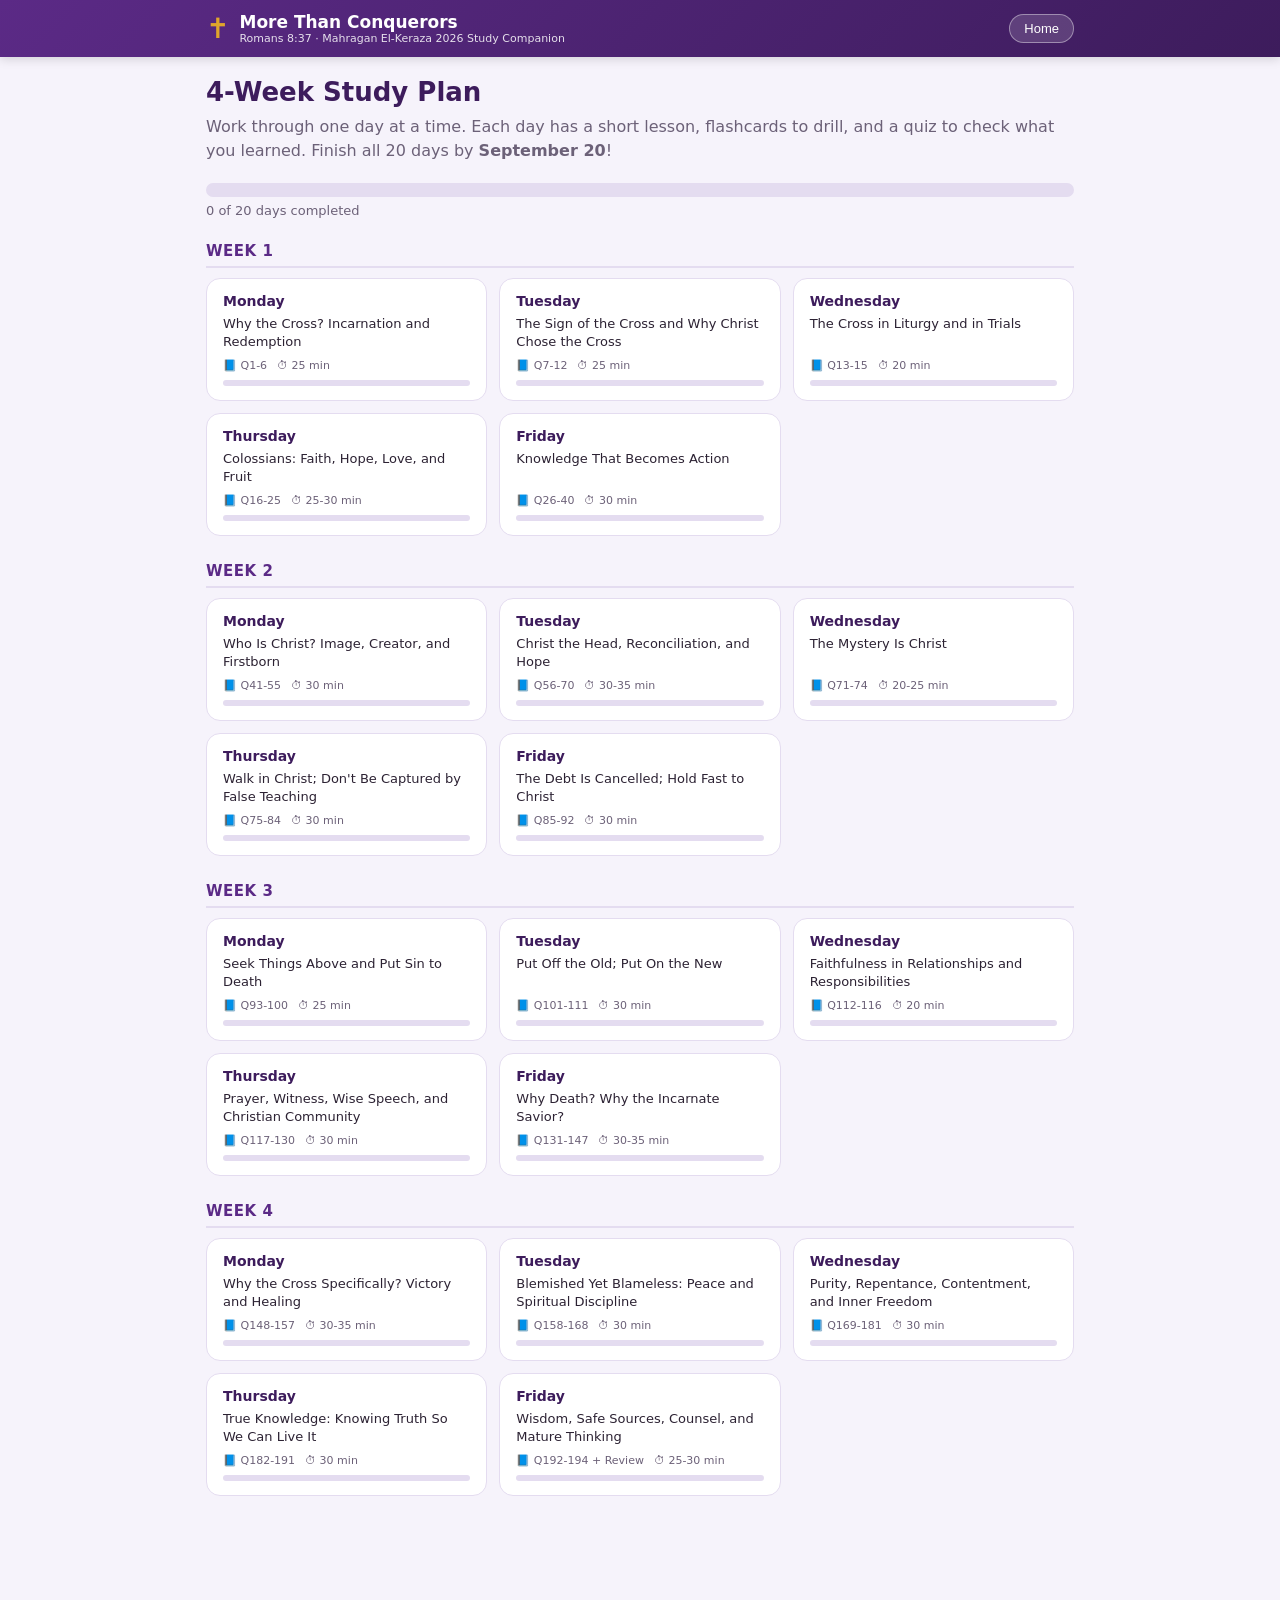
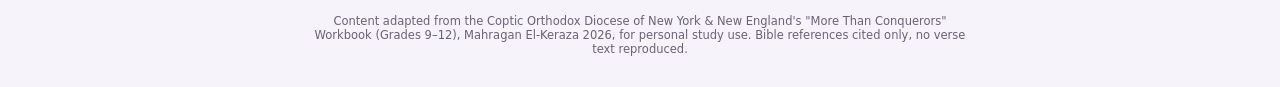
==== index.html @ f37f5f0f "Add files via upload" ====
<!DOCTYPE html>
<html lang="en">
<head>
<meta charset="UTF-8">
<meta name="viewport" content="width=device-width, initial-scale=1.0">
<title>More Than Conquerors — 4-Week Study</title>
<link rel="stylesheet" href="style.css">
</head>
<body>

<header class="topbar">
  <div class="topbar-inner">
    <div class="brand" onclick="showHome()" role="button">
      <span class="brand-cross">✝</span>
      <div>
        <div class="brand-title">More Than Conquerors</div>
        <div class="brand-sub">Romans 8:37 · Mahragan El-Keraza 2026 Study Companion</div>
      </div>
    </div>
    <button id="homeBtn" class="btn-ghost" onclick="showHome()">Home</button>
  </div>
</header>

<main id="app">
  <!-- HOME VIEW -->
  <section id="homeView" class="view">
    <div class="hero">
      <h1>4-Week Study Plan</h1>
      <p>Work through one day at a time. Each day has a short lesson, flashcards to drill, and a quiz to check what you learned. Finish all 20 days by <strong>September 20</strong>!</p>
    </div>

    <div class="progress-summary">
      <div class="progress-bar-outer"><div id="overallBar" class="progress-bar-inner"></div></div>
      <div id="overallText" class="progress-text">0 of 20 days completed</div>
    </div>

    <div id="weeksContainer"></div>
  </section>

  <!-- DAY VIEW -->
  <section id="dayView" class="view" style="display:none;">
    <button class="btn-ghost back-btn" onclick="showHome()">← All Days</button>
    <div id="dayHeader"></div>

    <div class="tabs">
      <button class="tab-btn active" data-tab="lesson" onclick="switchTab('lesson')">📖 Lesson</button>
      <button class="tab-btn" data-tab="flashcards" onclick="switchTab('flashcards')">🗂️ Flashcards</button>
      <button class="tab-btn" data-tab="quiz" onclick="switchTab('quiz')">📝 Quiz</button>
    </div>

    <div id="tab-lesson" class="tab-panel"></div>
    <div id="tab-flashcards" class="tab-panel" style="display:none;"></div>
    <div id="tab-quiz" class="tab-panel" style="display:none;"></div>
  </section>
</main>

<footer class="footer">
  <p>Content adapted from the Coptic Orthodox Diocese of New York &amp; New England's "More Than Conquerors" Workbook (Grades 9–12), Mahragan El-Keraza 2026, for personal study use. Bible references cited only, no verse text reproduced.</p>
</footer>

<script src="data.js"></script>
<script src="app.js"></script>
</body>
</html>
---- style.css ----
:root{
  --purple: #5b2a86;
  --purple-dark: #3d1c5c;
  --gold: #e0a52c;
  --teal: #2f8f8a;
  --red: #c93b4a;
  --bg: #f6f3fb;
  --card: #ffffff;
  --text: #2c2233;
  --muted: #6c6178;
  --border: #e4dcf0;
  --green: #2e9e5b;
}
*{box-sizing:border-box;}
body{
  margin:0;
  font-family: 'Segoe UI', system-ui, -apple-system, Roboto, sans-serif;
  background: var(--bg);
  color: var(--text);
}
.topbar{
  background: linear-gradient(135deg, var(--purple), var(--purple-dark));
  color:white;
  position: sticky; top:0; z-index: 10;
  box-shadow: 0 2px 10px rgba(0,0,0,0.15);
}
.topbar-inner{
  max-width: 900px; margin:0 auto;
  display:flex; align-items:center; justify-content:space-between;
  padding: 12px 16px;
}
.brand{display:flex; align-items:center; gap:10px; cursor:pointer;}
.brand-cross{font-size:28px; color: var(--gold);}
.brand-title{font-weight:700; font-size:17px;}
.brand-sub{font-size:11px; opacity:0.85;}
.btn-ghost{
  background: rgba(255,255,255,0.15);
  border: 1px solid rgba(255,255,255,0.4);
  color:white; padding:6px 14px; border-radius:20px;
  cursor:pointer; font-size:13px;
}
.btn-ghost:hover{ background: rgba(255,255,255,0.28); }
.back-btn{ margin-bottom:14px; color: var(--purple); background: white; border-color: var(--border); }
.back-btn{ background: white; color: var(--purple); }

main#app{ max-width: 900px; margin: 0 auto; padding: 20px 16px 60px; }

.hero h1{ margin:0 0 8px; font-size:26px; color: var(--purple-dark); }
.hero p{ color: var(--muted); line-height:1.5; margin:0 0 20px; }

.progress-summary{ margin-bottom:24px; }
.progress-bar-outer{
  background: var(--border); border-radius:20px; height:14px; overflow:hidden;
}
.progress-bar-inner{
  background: linear-gradient(90deg, var(--gold), var(--teal));
  height:100%; width:0%; transition: width 0.4s ease;
}
.progress-text{ font-size:13px; color: var(--muted); margin-top:6px; }

.week-block{ margin-bottom: 26px; }
.week-title{
  font-size:15px; font-weight:700; color: var(--purple);
  text-transform:uppercase; letter-spacing:0.5px;
  margin-bottom:10px; border-bottom:2px solid var(--border); padding-bottom:6px;
}
.day-grid{ display:grid; grid-template-columns: repeat(auto-fill, minmax(240px,1fr)); gap:12px; }

.day-card{
  background: var(--card); border:1px solid var(--border); border-radius:14px;
  padding:14px 16px; cursor:pointer; transition: transform 0.15s, box-shadow 0.15s;
  position: relative;
}
.day-card:hover{ transform: translateY(-2px); box-shadow: 0 6px 16px rgba(91,42,134,0.12); }
.day-card.completed{ border-color: var(--green); }
.day-card-top{ display:flex; justify-content:space-between; align-items:center; margin-bottom:6px;}
.day-label{ font-weight:700; color: var(--purple-dark); font-size:14px; }
.day-check{ color: var(--green); font-size:16px; }
.day-topic{ font-size:13px; color: var(--text); line-height:1.35; margin-bottom:8px; min-height:36px;}
.day-meta{ font-size:11px; color: var(--muted); display:flex; gap:10px; flex-wrap:wrap; }
.day-mini-progress{ margin-top:8px; background: var(--border); border-radius:10px; height:6px; overflow:hidden; }
.day-mini-progress-inner{ height:100%; background: var(--teal); }

.view{ animation: fadein 0.2s ease; }
@keyframes fadein{ from{opacity:0;} to{opacity:1;} }

/* Day header */
.day-header-box{
  background: linear-gradient(135deg, var(--purple), var(--teal));
  color:white; border-radius:16px; padding:18px 20px; margin-bottom:16px;
}
.day-header-eyebrow{ font-size:12px; opacity:0.85; text-transform:uppercase; letter-spacing:0.5px;}
.day-header-title{ font-size:20px; font-weight:700; margin:4px 0 10px; }
.day-header-tags{ display:flex; gap:14px; flex-wrap:wrap; font-size:12.5px; }
.day-header-tags span{ background: rgba(255,255,255,0.18); padding:4px 10px; border-radius:14px; }

/* Tabs */
.tabs{ display:flex; gap:8px; margin-bottom:16px; border-bottom:2px solid var(--border); }
.tab-btn{
  background:none; border:none; padding:10px 14px; font-size:14px; cursor:pointer;
  color: var(--muted); border-bottom:3px solid transparent; font-weight:600;
}
.tab-btn.active{ color: var(--purple); border-bottom-color: var(--gold); }

.tab-panel{ min-height: 200px; }

/* Lesson */
.lesson-card{
  background: var(--card); border:1px solid var(--border); border-radius:14px;
  padding:20px; line-height:1.7; font-size:15px;
}
.lesson-card h3{ margin-top:0; color: var(--purple-dark); }

/* Flashcards */
.flash-controls{ display:flex; justify-content:space-between; align-items:center; margin-bottom:14px; flex-wrap:wrap; gap:8px;}
.flash-counter{ font-size:13px; color: var(--muted); }
.flash-btn-row{ display:flex; gap:8px; }
.small-btn{
  background: var(--purple); color:white; border:none; border-radius:10px;
  padding:8px 14px; font-size:13px; cursor:pointer;
}
.small-btn.secondary{ background: white; color: var(--purple); border:1px solid var(--purple); }
.small-btn:hover{ opacity:0.9; }

.flashcard-wrap{ perspective: 1200px; margin-bottom:16px; }
.flashcard{
  position:relative; height: 220px; width:100%;
  transform-style: preserve-3d; transition: transform 0.5s;
  cursor:pointer;
}
.flashcard.flipped{ transform: rotateY(180deg); }
.flash-face{
  position:absolute; inset:0; backface-visibility:hidden;
  border-radius:16px; display:flex; align-items:center; justify-content:center;
  text-align:center; padding:24px; font-size:17px; font-weight:600; line-height:1.4;
  box-shadow: 0 6px 18px rgba(91,42,134,0.15);
}
.flash-front{ background: white; border: 2px solid var(--purple); color: var(--purple-dark); }
.flash-back{ background: var(--purple); color:white; transform: rotateY(180deg); font-weight:500; font-size:15px;}
.flash-hint{ text-align:center; font-size:12px; color: var(--muted); margin-bottom:16px;}
.flash-nav{ display:flex; justify-content:space-between; }

/* Quiz */
.quiz-progress{ font-size:13px; color: var(--muted); margin-bottom:10px; }
.quiz-card{
  background: var(--card); border:1px solid var(--border); border-radius:14px;
  padding:20px;
}
.quiz-question{ font-weight:700; margin-bottom:14px; font-size:15.5px; }
.quiz-option{
  display:block; width:100%; text-align:left; background:white;
  border:1.5px solid var(--border); border-radius:10px; padding:10px 14px;
  margin-bottom:8px; cursor:pointer; font-size:14px; transition: all 0.15s;
}
.quiz-option:hover{ border-color: var(--purple); }
.quiz-option.selected{ border-color: var(--purple); background: #f1e9fb; }
.quiz-option.correct{ border-color: var(--green); background:#e7f7ec; }
.quiz-option.incorrect{ border-color: var(--red); background:#fbe9eb; }
.quiz-explain{ margin-top:12px; padding:12px 14px; border-radius:10px; background:#f1eefa; font-size:13.5px; line-height:1.5;}
.quiz-explain.correct{ background:#e7f7ec; }
.quiz-explain.incorrect{ background:#fbe9eb; }
.quiz-actions{ display:flex; justify-content:flex-end; margin-top:16px; }
.quiz-nextbtn{
  background: var(--gold); border:none; color: white; padding:10px 20px;
  border-radius:10px; cursor:pointer; font-weight:700; font-size:14px;
}
.quiz-nextbtn:disabled{ opacity:0.4; cursor:not-allowed; }
.multi-hint{ font-size:12px; color:var(--muted); margin-bottom:10px; }

.quiz-result{ text-align:center; padding:30px 20px; }
.quiz-result .score{ font-size:44px; font-weight:800; color: var(--purple); }
.quiz-result .score-sub{ color: var(--muted); margin-bottom:20px; }

.footer{ text-align:center; font-size:11.5px; color: var(--muted); padding:20px; max-width:700px; margin:0 auto; }
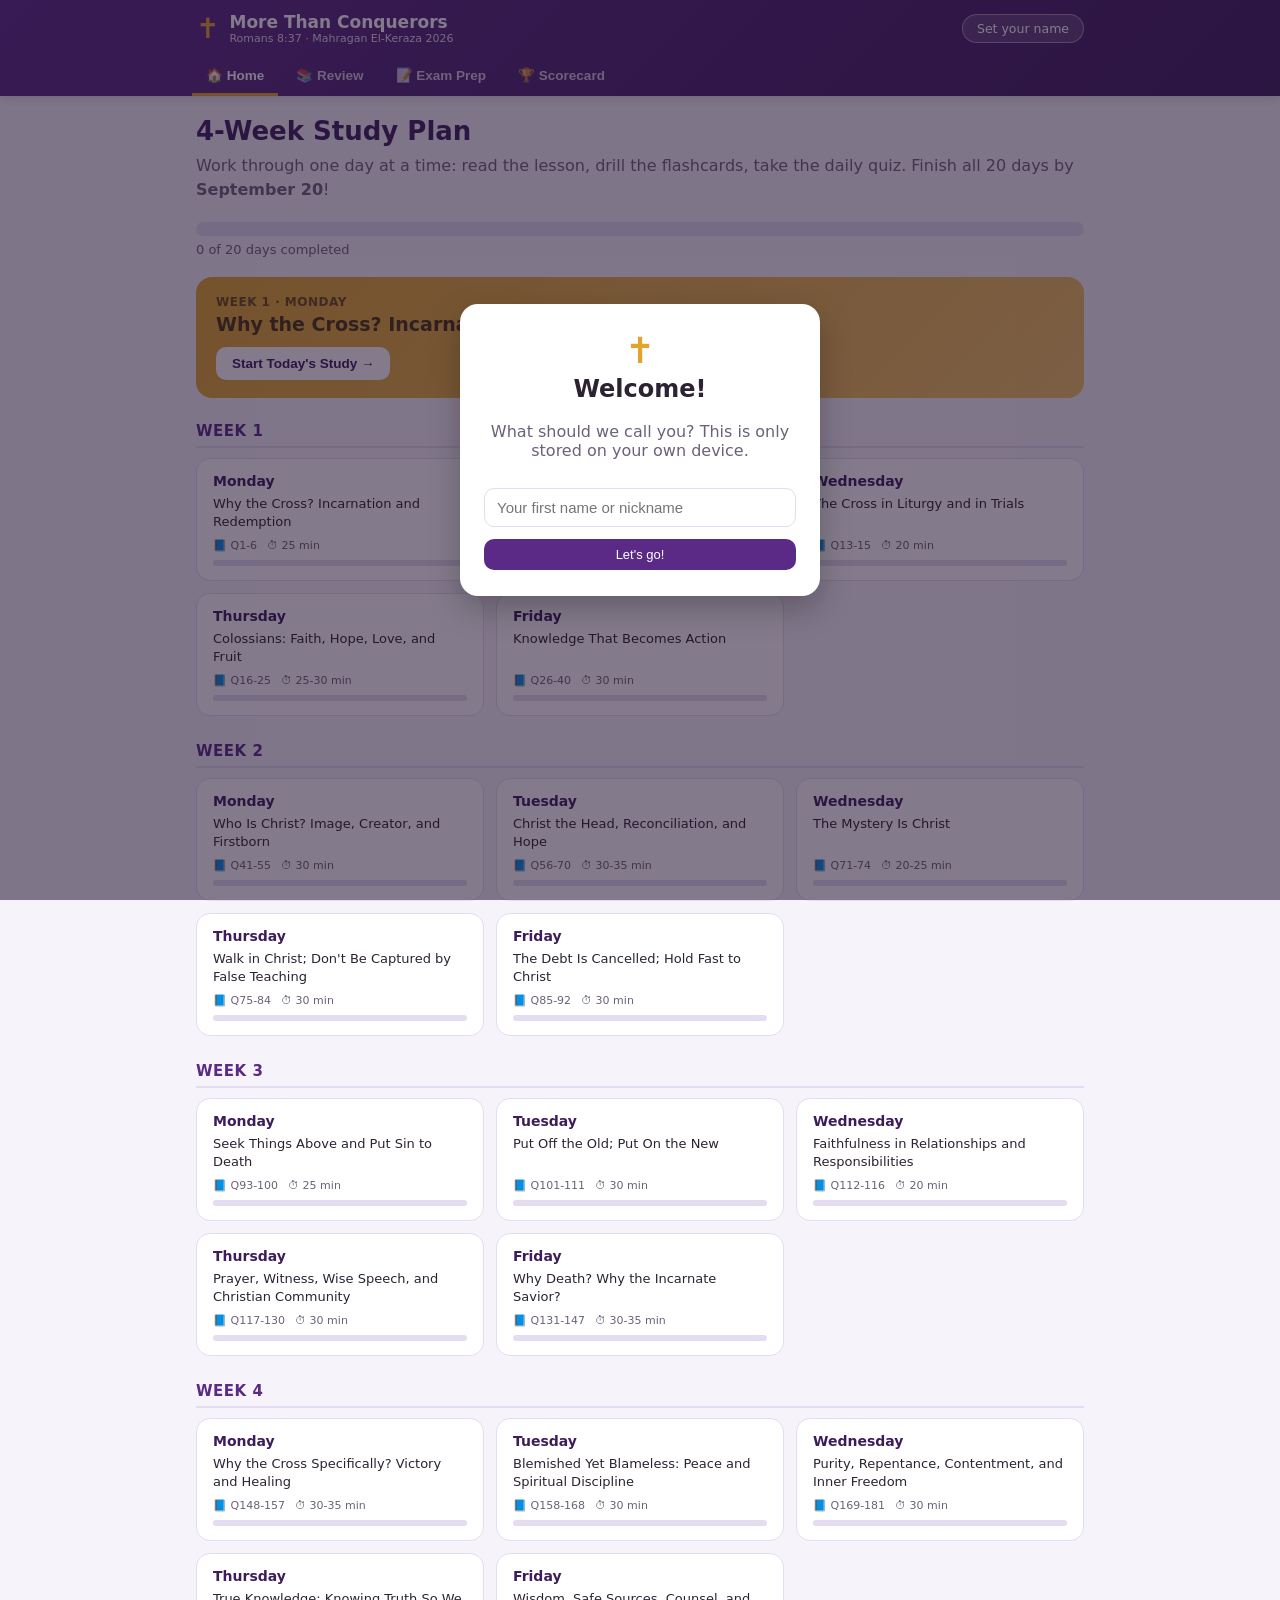
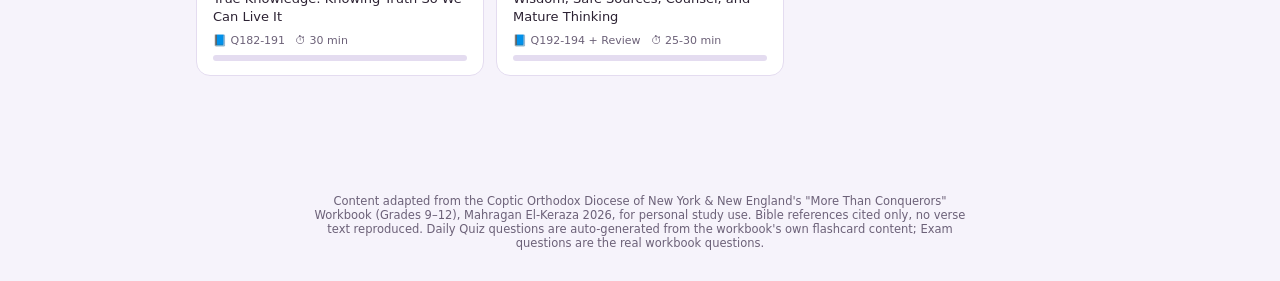
==== commit a4eb807b: "Add files via upload" ====
--- a/index.html
+++ b/index.html
@@ -8,25 +8,43 @@
 </head>
 <body>
 
+<!-- NICKNAME MODAL -->
+<div id="nameModal" class="modal-overlay" style="display:none;">
+  <div class="modal-box">
+    <div class="brand-cross" style="font-size:36px; text-align:center;">✝</div>
+    <h2 style="text-align:center; margin-top:4px;">Welcome!</h2>
+    <p style="text-align:center; color:var(--muted);">What should we call you? This is only stored on your own device.</p>
+    <input id="nameInput" type="text" maxlength="20" placeholder="Your first name or nickname" />
+    <button class="small-btn" style="width:100%; margin-top:12px;" onclick="saveName()">Let's go!</button>
+  </div>
+</div>
+
 <header class="topbar">
   <div class="topbar-inner">
-    <div class="brand" onclick="showHome()" role="button">
+    <div class="brand" onclick="showView('home')" role="button">
       <span class="brand-cross">✝</span>
       <div>
         <div class="brand-title">More Than Conquerors</div>
-        <div class="brand-sub">Romans 8:37 · Mahragan El-Keraza 2026 Study Companion</div>
+        <div class="brand-sub">Romans 8:37 · Mahragan El-Keraza 2026</div>
       </div>
     </div>
-    <button id="homeBtn" class="btn-ghost" onclick="showHome()">Home</button>
+    <div id="greetingBadge" class="greeting-badge" onclick="showView('scorecard')"></div>
   </div>
+  <nav class="mainnav">
+    <button class="nav-btn active" data-view="home" onclick="showView('home')">🏠 Home</button>
+    <button class="nav-btn" data-view="review" onclick="showView('review')">📚 Review</button>
+    <button class="nav-btn" data-view="exam" onclick="showView('exam')">📝 Exam Prep</button>
+    <button class="nav-btn" data-view="scorecard" onclick="showView('scorecard')">🏆 Scorecard</button>
+  </nav>
 </header>
 
 <main id="app">
+
   <!-- HOME VIEW -->
   <section id="homeView" class="view">
     <div class="hero">
       <h1>4-Week Study Plan</h1>
-      <p>Work through one day at a time. Each day has a short lesson, flashcards to drill, and a quiz to check what you learned. Finish all 20 days by <strong>September 20</strong>!</p>
+      <p>Work through one day at a time: read the lesson, drill the flashcards, take the daily quiz. Finish all 20 days by <strong>September 20</strong>!</p>
     </div>
 
     <div class="progress-summary">
@@ -34,28 +52,52 @@
       <div id="overallText" class="progress-text">0 of 20 days completed</div>
     </div>
 
+    <div id="todayCardWrap"></div>
     <div id="weeksContainer"></div>
   </section>
 
   <!-- DAY VIEW -->
   <section id="dayView" class="view" style="display:none;">
-    <button class="btn-ghost back-btn" onclick="showHome()">← All Days</button>
+    <button class="btn-ghost back-btn" onclick="showView('home')">← All Days</button>
     <div id="dayHeader"></div>
 
     <div class="tabs">
       <button class="tab-btn active" data-tab="lesson" onclick="switchTab('lesson')">📖 Lesson</button>
       <button class="tab-btn" data-tab="flashcards" onclick="switchTab('flashcards')">🗂️ Flashcards</button>
-      <button class="tab-btn" data-tab="quiz" onclick="switchTab('quiz')">📝 Quiz</button>
+      <button class="tab-btn" data-tab="quiz" onclick="switchTab('quiz')">✅ Daily Quiz</button>
     </div>
 
     <div id="tab-lesson" class="tab-panel"></div>
     <div id="tab-flashcards" class="tab-panel" style="display:none;"></div>
     <div id="tab-quiz" class="tab-panel" style="display:none;"></div>
   </section>
+
+  <!-- REVIEW VIEW -->
+  <section id="reviewView" class="view" style="display:none;">
+    <h1>Review</h1>
+    <p class="muted-p">Browse everything you've covered, organized by week. Great for studying before an exam.</p>
+    <div id="reviewWeekPicker" class="week-pill-row"></div>
+    <div id="reviewContent"></div>
+  </section>
+
+  <!-- EXAM VIEW -->
+  <section id="examView" class="view" style="display:none;">
+    <h1>Exam Prep</h1>
+    <p class="muted-p">One 15-question exam per week, pulled from the real workbook questions. You only get <strong>one attempt</strong> per week — make it count!</p>
+    <div id="examWeekList"></div>
+    <div id="examRunner" style="display:none;"></div>
+  </section>
+
+  <!-- SCORECARD VIEW -->
+  <section id="scorecardView" class="view" style="display:none;">
+    <h1>My Scorecard</h1>
+    <div id="scorecardContent"></div>
+  </section>
+
 </main>
 
 <footer class="footer">
-  <p>Content adapted from the Coptic Orthodox Diocese of New York &amp; New England's "More Than Conquerors" Workbook (Grades 9–12), Mahragan El-Keraza 2026, for personal study use. Bible references cited only, no verse text reproduced.</p>
+  <p>Content adapted from the Coptic Orthodox Diocese of New York &amp; New England's "More Than Conquerors" Workbook (Grades 9–12), Mahragan El-Keraza 2026, for personal study use. Bible references cited only, no verse text reproduced. Daily Quiz questions are auto-generated from the workbook's own flashcard content; Exam questions are the real workbook questions.</p>
 </footer>
 
 <script src="data.js"></script>
--- a/style.css
+++ b/style.css
@@ -18,53 +18,87 @@
   background: var(--bg);
   color: var(--text);
 }
+
+/* ---------- Modal ---------- */
+.modal-overlay{
+  position:fixed; inset:0; background: rgba(30,15,45,0.55);
+  display:flex; align-items:center; justify-content:center; z-index:100; padding:16px;
+}
+.modal-box{
+  background:white; border-radius:18px; padding:26px 24px; max-width:360px; width:100%;
+  box-shadow: 0 12px 32px rgba(0,0,0,0.25);
+}
+.modal-box input{
+  width:100%; padding:10px 12px; border:1.5px solid var(--border); border-radius:10px;
+  font-size:15px; margin-top:12px;
+}
+
+/* ---------- Topbar / Nav ---------- */
 .topbar{
   background: linear-gradient(135deg, var(--purple), var(--purple-dark));
-  color:white;
-  position: sticky; top:0; z-index: 10;
+  color:white; position: sticky; top:0; z-index: 10;
   box-shadow: 0 2px 10px rgba(0,0,0,0.15);
 }
 .topbar-inner{
-  max-width: 900px; margin:0 auto;
+  max-width: 920px; margin:0 auto;
   display:flex; align-items:center; justify-content:space-between;
-  padding: 12px 16px;
+  padding: 12px 16px 6px;
 }
 .brand{display:flex; align-items:center; gap:10px; cursor:pointer;}
 .brand-cross{font-size:28px; color: var(--gold);}
 .brand-title{font-weight:700; font-size:17px;}
 .brand-sub{font-size:11px; opacity:0.85;}
+.greeting-badge{
+  background: rgba(255,255,255,0.15); border:1px solid rgba(255,255,255,0.4);
+  padding:6px 14px; border-radius:20px; font-size:12.5px; cursor:pointer; white-space:nowrap;
+}
+.mainnav{
+  max-width:920px; margin:0 auto; display:flex; gap:4px; padding: 6px 12px 0;
+  overflow-x:auto;
+}
+.nav-btn{
+  background:none; border:none; color: rgba(255,255,255,0.75); padding:10px 14px;
+  font-size:13.5px; cursor:pointer; border-bottom:3px solid transparent; white-space:nowrap;
+  font-weight:600;
+}
+.nav-btn.active{ color:white; border-bottom-color: var(--gold); }
+
 .btn-ghost{
-  background: rgba(255,255,255,0.15);
-  border: 1px solid rgba(255,255,255,0.4);
-  color:white; padding:6px 14px; border-radius:20px;
-  cursor:pointer; font-size:13px;
-}
-.btn-ghost:hover{ background: rgba(255,255,255,0.28); }
-.back-btn{ margin-bottom:14px; color: var(--purple); background: white; border-color: var(--border); }
-.back-btn{ background: white; color: var(--purple); }
-
-main#app{ max-width: 900px; margin: 0 auto; padding: 20px 16px 60px; }
+  background: white; border: 1px solid var(--border); color: var(--purple);
+  padding:6px 14px; border-radius:20px; cursor:pointer; font-size:13px;
+}
+.back-btn{ margin-bottom:14px; }
+
+main#app{ max-width: 920px; margin: 0 auto; padding: 20px 16px 60px; }
 
 .hero h1{ margin:0 0 8px; font-size:26px; color: var(--purple-dark); }
 .hero p{ color: var(--muted); line-height:1.5; margin:0 0 20px; }
-
-.progress-summary{ margin-bottom:24px; }
-.progress-bar-outer{
-  background: var(--border); border-radius:20px; height:14px; overflow:hidden;
-}
-.progress-bar-inner{
-  background: linear-gradient(90deg, var(--gold), var(--teal));
-  height:100%; width:0%; transition: width 0.4s ease;
-}
+.muted-p{ color: var(--muted); line-height:1.5; margin:0 0 18px; font-size:14px;}
+
+.progress-summary{ margin-bottom:20px; }
+.progress-bar-outer{ background: var(--border); border-radius:20px; height:14px; overflow:hidden; }
+.progress-bar-inner{ background: linear-gradient(90deg, var(--gold), var(--teal)); height:100%; width:0%; transition: width 0.4s ease; }
 .progress-text{ font-size:13px; color: var(--muted); margin-top:6px; }
 
+/* Today card */
+.today-card{
+  background: linear-gradient(135deg, var(--gold), #f0c063);
+  border-radius:16px; padding:18px 20px; margin-bottom:24px; color: #4a3512;
+}
+.today-card .eyebrow{ font-size:12px; font-weight:700; text-transform:uppercase; letter-spacing:0.5px; opacity:0.8;}
+.today-card h2{ margin: 4px 0 6px; font-size:19px; }
+.today-card .locked-msg{ font-size:13px; }
+.today-card .btn-row{ display:flex; gap:10px; margin-top:12px; flex-wrap:wrap; }
+.today-card button{
+  background: white; border:none; color: var(--purple-dark); padding:9px 16px;
+  border-radius:10px; font-weight:700; cursor:pointer; font-size:13.5px;
+}
+
 .week-block{ margin-bottom: 26px; }
-.week-title{
-  font-size:15px; font-weight:700; color: var(--purple);
-  text-transform:uppercase; letter-spacing:0.5px;
-  margin-bottom:10px; border-bottom:2px solid var(--border); padding-bottom:6px;
-}
-.day-grid{ display:grid; grid-template-columns: repeat(auto-fill, minmax(240px,1fr)); gap:12px; }
+.week-title-row{ display:flex; justify-content:space-between; align-items:center; margin-bottom:10px; border-bottom:2px solid var(--border); padding-bottom:6px;}
+.week-title{ font-size:15px; font-weight:700; color: var(--purple); text-transform:uppercase; letter-spacing:0.5px;}
+.week-lock-tag{ font-size:11px; background: var(--border); color: var(--muted); padding:3px 10px; border-radius:12px; }
+.day-grid{ display:grid; grid-template-columns: repeat(auto-fill, minmax(230px,1fr)); gap:12px; }
 
 .day-card{
   background: var(--card); border:1px solid var(--border); border-radius:14px;
@@ -73,6 +107,7 @@
 }
 .day-card:hover{ transform: translateY(-2px); box-shadow: 0 6px 16px rgba(91,42,134,0.12); }
 .day-card.completed{ border-color: var(--green); }
+.day-card.locked{ opacity:0.55; cursor:not-allowed; }
 .day-card-top{ display:flex; justify-content:space-between; align-items:center; margin-bottom:6px;}
 .day-label{ font-weight:700; color: var(--purple-dark); font-size:14px; }
 .day-check{ color: var(--green); font-size:16px; }
@@ -95,44 +130,34 @@
 .day-header-tags span{ background: rgba(255,255,255,0.18); padding:4px 10px; border-radius:14px; }
 
 /* Tabs */
-.tabs{ display:flex; gap:8px; margin-bottom:16px; border-bottom:2px solid var(--border); }
+.tabs{ display:flex; gap:8px; margin-bottom:16px; border-bottom:2px solid var(--border); flex-wrap:wrap;}
 .tab-btn{
   background:none; border:none; padding:10px 14px; font-size:14px; cursor:pointer;
   color: var(--muted); border-bottom:3px solid transparent; font-weight:600;
 }
 .tab-btn.active{ color: var(--purple); border-bottom-color: var(--gold); }
-
 .tab-panel{ min-height: 200px; }
 
 /* Lesson */
-.lesson-card{
-  background: var(--card); border:1px solid var(--border); border-radius:14px;
-  padding:20px; line-height:1.7; font-size:15px;
-}
+.lesson-card{ background: var(--card); border:1px solid var(--border); border-radius:14px; padding:20px; line-height:1.7; font-size:15px; }
 .lesson-card h3{ margin-top:0; color: var(--purple-dark); }
+.lesson-complete-note{ margin-top:14px; font-size:13px; color: var(--green); font-weight:600; }
 
 /* Flashcards */
 .flash-controls{ display:flex; justify-content:space-between; align-items:center; margin-bottom:14px; flex-wrap:wrap; gap:8px;}
 .flash-counter{ font-size:13px; color: var(--muted); }
 .flash-btn-row{ display:flex; gap:8px; }
-.small-btn{
-  background: var(--purple); color:white; border:none; border-radius:10px;
-  padding:8px 14px; font-size:13px; cursor:pointer;
-}
+.small-btn{ background: var(--purple); color:white; border:none; border-radius:10px; padding:8px 14px; font-size:13px; cursor:pointer; }
 .small-btn.secondary{ background: white; color: var(--purple); border:1px solid var(--purple); }
 .small-btn:hover{ opacity:0.9; }
 
 .flashcard-wrap{ perspective: 1200px; margin-bottom:16px; }
-.flashcard{
-  position:relative; height: 220px; width:100%;
-  transform-style: preserve-3d; transition: transform 0.5s;
-  cursor:pointer;
-}
+.flashcard{ position:relative; height: 220px; width:100%; transform-style: preserve-3d; transition: transform 0.5s; cursor:pointer; }
 .flashcard.flipped{ transform: rotateY(180deg); }
 .flash-face{
-  position:absolute; inset:0; backface-visibility:hidden;
-  border-radius:16px; display:flex; align-items:center; justify-content:center;
-  text-align:center; padding:24px; font-size:17px; font-weight:600; line-height:1.4;
+  position:absolute; inset:0; backface-visibility:hidden; border-radius:16px;
+  display:flex; align-items:center; justify-content:center; text-align:center;
+  padding:24px; font-size:17px; font-weight:600; line-height:1.4;
   box-shadow: 0 6px 18px rgba(91,42,134,0.15);
 }
 .flash-front{ background: white; border: 2px solid var(--purple); color: var(--purple-dark); }
@@ -140,12 +165,9 @@
 .flash-hint{ text-align:center; font-size:12px; color: var(--muted); margin-bottom:16px;}
 .flash-nav{ display:flex; justify-content:space-between; }
 
-/* Quiz */
+/* Quiz / Exam shared */
 .quiz-progress{ font-size:13px; color: var(--muted); margin-bottom:10px; }
-.quiz-card{
-  background: var(--card); border:1px solid var(--border); border-radius:14px;
-  padding:20px;
-}
+.quiz-card{ background: var(--card); border:1px solid var(--border); border-radius:14px; padding:20px; }
 .quiz-question{ font-weight:700; margin-bottom:14px; font-size:15.5px; }
 .quiz-option{
   display:block; width:100%; text-align:left; background:white;
@@ -160,15 +182,61 @@
 .quiz-explain.correct{ background:#e7f7ec; }
 .quiz-explain.incorrect{ background:#fbe9eb; }
 .quiz-actions{ display:flex; justify-content:flex-end; margin-top:16px; }
-.quiz-nextbtn{
-  background: var(--gold); border:none; color: white; padding:10px 20px;
-  border-radius:10px; cursor:pointer; font-weight:700; font-size:14px;
-}
+.quiz-nextbtn{ background: var(--gold); border:none; color: white; padding:10px 20px; border-radius:10px; cursor:pointer; font-weight:700; font-size:14px; }
 .quiz-nextbtn:disabled{ opacity:0.4; cursor:not-allowed; }
 .multi-hint{ font-size:12px; color:var(--muted); margin-bottom:10px; }
-
 .quiz-result{ text-align:center; padding:30px 20px; }
 .quiz-result .score{ font-size:44px; font-weight:800; color: var(--purple); }
 .quiz-result .score-sub{ color: var(--muted); margin-bottom:20px; }
 
+/* Review */
+.week-pill-row{ display:flex; gap:8px; margin-bottom:20px; flex-wrap:wrap; }
+.week-pill{
+  background:white; border:1.5px solid var(--border); padding:8px 16px; border-radius:20px;
+  cursor:pointer; font-size:13.5px; font-weight:600; color: var(--purple-dark);
+}
+.week-pill.active{ background: var(--purple); color:white; border-color:var(--purple); }
+.review-day-block{ background: var(--card); border:1px solid var(--border); border-radius:14px; padding:16px 18px; margin-bottom:14px; }
+.review-day-title{ font-weight:700; color: var(--purple-dark); margin-bottom:6px; }
+.review-day-summary{ font-size:13.5px; line-height:1.6; margin-bottom:10px; color: var(--text); }
+.review-sub-title{ font-size:12.5px; font-weight:700; text-transform:uppercase; letter-spacing:0.4px; color: var(--teal); margin:10px 0 6px; }
+.review-flash-row{ display:flex; flex-wrap:wrap; gap:8px; margin-bottom:6px; }
+.review-flash-chip{ background:#f1eefa; border-radius:8px; padding:6px 10px; font-size:12.5px; max-width:260px; }
+.review-flash-chip b{ display:block; color: var(--purple-dark); font-size:12px; }
+.review-q{ font-size:13px; margin-bottom:8px; padding-bottom:8px; border-bottom:1px dashed var(--border); }
+.review-q .qtext{ font-weight:600; margin-bottom:4px; }
+.review-q .qans{ color: var(--green); font-size:12.5px; }
+.review-toggle{ background:none; border:none; color: var(--purple); font-size:12.5px; cursor:pointer; text-decoration:underline; padding:0; margin-bottom:10px;}
+
+/* Exam */
+.exam-week-card{
+  background: var(--card); border:1px solid var(--border); border-radius:14px;
+  padding:16px 18px; margin-bottom:14px; display:flex; justify-content:space-between; align-items:center; flex-wrap:wrap; gap:10px;
+}
+.exam-week-card.locked{ opacity:0.55; }
+.exam-week-title{ font-weight:700; color: var(--purple-dark); font-size:15px; }
+.exam-week-sub{ font-size:12.5px; color: var(--muted); margin-top:2px;}
+.exam-status-pill{ font-size:12px; padding:5px 12px; border-radius:14px; font-weight:600; }
+.exam-status-pill.done{ background:#e7f7ec; color: var(--green); }
+.exam-status-pill.ready{ background:#fff3d9; color:#8a6215; }
+.exam-status-pill.locked{ background: var(--border); color: var(--muted); }
+.exam-warning{ background:#fff3d9; color:#7a5a10; padding:14px 16px; border-radius:12px; font-size:13.5px; margin-bottom:16px; }
+
+/* Scorecard */
+.score-hero{
+  background: linear-gradient(135deg, var(--purple), var(--purple-dark));
+  color:white; border-radius:18px; padding:22px 24px; margin-bottom:20px; text-align:center;
+}
+.score-hero .big-points{ font-size:48px; font-weight:800; color: var(--gold); }
+.score-hero .points-label{ font-size:13px; opacity:0.85; margin-top:-6px; }
+.score-grid{ display:grid; grid-template-columns: repeat(auto-fit, minmax(140px,1fr)); gap:12px; margin-bottom:20px; }
+.score-stat{ background: var(--card); border:1px solid var(--border); border-radius:12px; padding:14px; text-align:center; }
+.score-stat .val{ font-size:22px; font-weight:800; color: var(--purple); }
+.score-stat .lbl{ font-size:11.5px; color: var(--muted); margin-top:2px; }
+.week-score-row{ display:flex; justify-content:space-between; align-items:center; background:var(--card); border:1px solid var(--border); border-radius:12px; padding:12px 16px; margin-bottom:8px; font-size:13.5px;}
+.share-box{ background: var(--card); border:1px solid var(--border); border-radius:14px; padding:18px; margin-top:20px;}
+.share-preview{ background:#f1eefa; border-radius:10px; padding:14px; font-family: monospace; font-size:12.5px; white-space:pre-wrap; margin-bottom:12px; line-height:1.6;}
+.name-edit-row{ display:flex; gap:8px; margin-top:8px; align-items:center; }
+.name-edit-row input{ padding:6px 10px; border:1.5px solid var(--border); border-radius:8px; font-size:13px; }
+
 .footer{ text-align:center; font-size:11.5px; color: var(--muted); padding:20px; max-width:700px; margin:0 auto; }
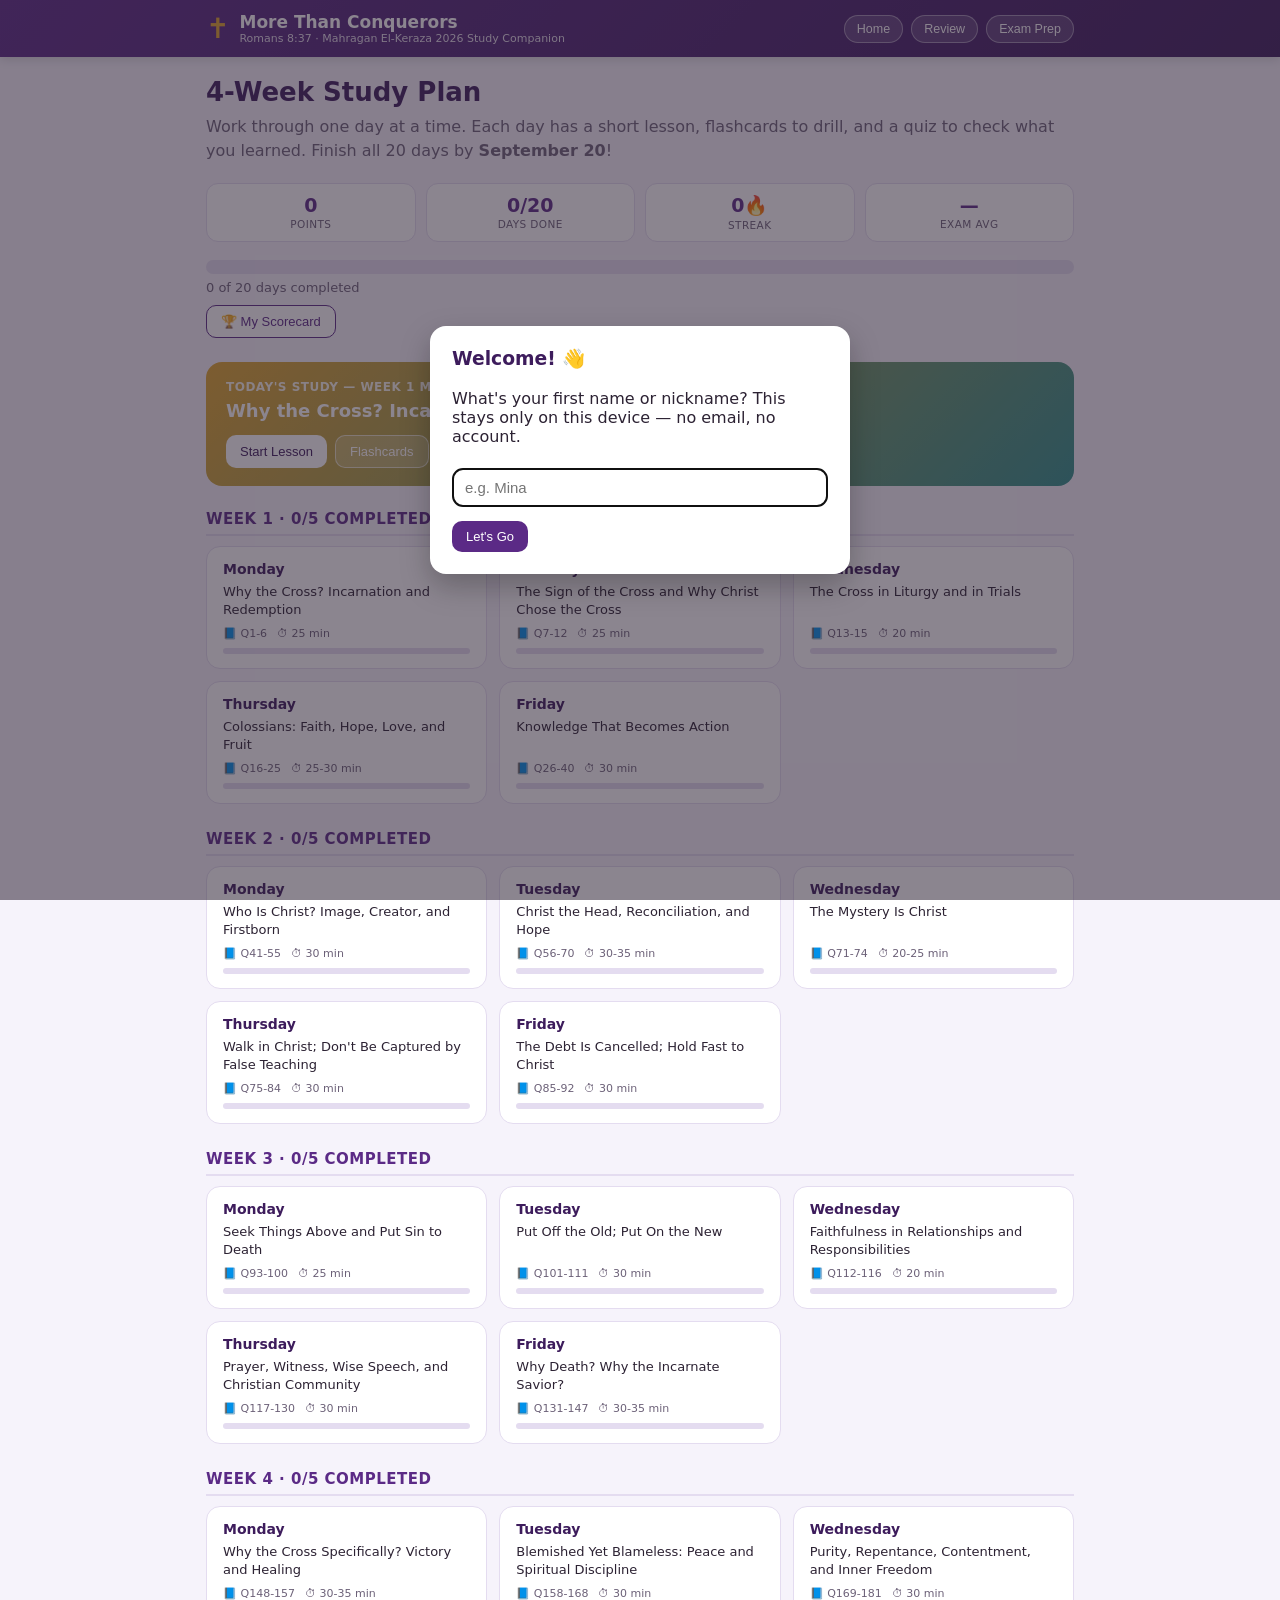
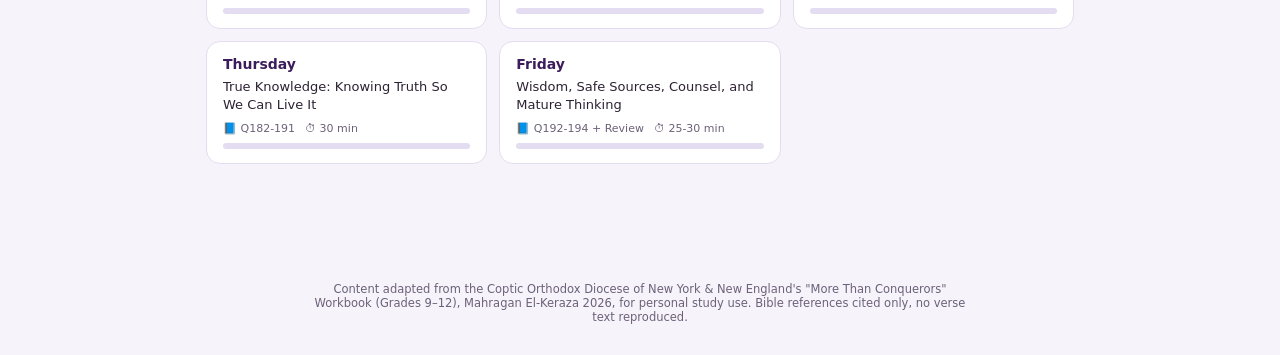
==== commit 439ef8ec: "Add files via upload" ====
--- a/index.html
+++ b/index.html
@@ -8,63 +8,54 @@
 </head>
 <body>
 
-<!-- NICKNAME MODAL -->
-<div id="nameModal" class="modal-overlay" style="display:none;">
-  <div class="modal-box">
-    <div class="brand-cross" style="font-size:36px; text-align:center;">✝</div>
-    <h2 style="text-align:center; margin-top:4px;">Welcome!</h2>
-    <p style="text-align:center; color:var(--muted);">What should we call you? This is only stored on your own device.</p>
-    <input id="nameInput" type="text" maxlength="20" placeholder="Your first name or nickname" />
-    <button class="small-btn" style="width:100%; margin-top:12px;" onclick="saveName()">Let's go!</button>
-  </div>
-</div>
-
 <header class="topbar">
   <div class="topbar-inner">
-    <div class="brand" onclick="showView('home')" role="button">
+    <div class="brand" onclick="showHome()" role="button">
       <span class="brand-cross">✝</span>
       <div>
         <div class="brand-title">More Than Conquerors</div>
-        <div class="brand-sub">Romans 8:37 · Mahragan El-Keraza 2026</div>
+        <div class="brand-sub">Romans 8:37 · Mahragan El-Keraza 2026 Study Companion</div>
       </div>
     </div>
-    <div id="greetingBadge" class="greeting-badge" onclick="showView('scorecard')"></div>
+    <nav class="topnav">
+      <button class="btn-ghost" onclick="showHome()">Home</button>
+      <button class="btn-ghost" onclick="showReview()">Review</button>
+      <button class="btn-ghost" onclick="showExamPrep()">Exam Prep</button>
+    </nav>
   </div>
-  <nav class="mainnav">
-    <button class="nav-btn active" data-view="home" onclick="showView('home')">🏠 Home</button>
-    <button class="nav-btn" data-view="review" onclick="showView('review')">📚 Review</button>
-    <button class="nav-btn" data-view="exam" onclick="showView('exam')">📝 Exam Prep</button>
-    <button class="nav-btn" data-view="scorecard" onclick="showView('scorecard')">🏆 Scorecard</button>
-  </nav>
 </header>
 
 <main id="app">
-
   <!-- HOME VIEW -->
   <section id="homeView" class="view">
     <div class="hero">
       <h1>4-Week Study Plan</h1>
-      <p>Work through one day at a time: read the lesson, drill the flashcards, take the daily quiz. Finish all 20 days by <strong>September 20</strong>!</p>
+      <div id="homeGreeting" class="home-greeting"></div>
+      <p>Work through one day at a time. Each day has a short lesson, flashcards to drill, and a quiz to check what you learned. Finish all 20 days by <strong>September 20</strong>!</p>
     </div>
+
+    <div id="statsRow" class="stats-row"></div>
 
     <div class="progress-summary">
       <div class="progress-bar-outer"><div id="overallBar" class="progress-bar-inner"></div></div>
       <div id="overallText" class="progress-text">0 of 20 days completed</div>
+      <button class="small-btn secondary scorecard-btn" onclick="openScorecard()">🏆 My Scorecard</button>
     </div>
 
-    <div id="todayCardWrap"></div>
+    <div id="todayStudyBox" class="today-study-box" style="display:none;"></div>
+
     <div id="weeksContainer"></div>
   </section>
 
   <!-- DAY VIEW -->
   <section id="dayView" class="view" style="display:none;">
-    <button class="btn-ghost back-btn" onclick="showView('home')">← All Days</button>
+    <button class="btn-ghost back-btn" onclick="showHome()">← All Days</button>
     <div id="dayHeader"></div>
 
     <div class="tabs">
       <button class="tab-btn active" data-tab="lesson" onclick="switchTab('lesson')">📖 Lesson</button>
       <button class="tab-btn" data-tab="flashcards" onclick="switchTab('flashcards')">🗂️ Flashcards</button>
-      <button class="tab-btn" data-tab="quiz" onclick="switchTab('quiz')">✅ Daily Quiz</button>
+      <button class="tab-btn" data-tab="quiz" onclick="switchTab('quiz')">📝 Quiz</button>
     </div>
 
     <div id="tab-lesson" class="tab-panel"></div>
@@ -74,31 +65,26 @@
 
   <!-- REVIEW VIEW -->
   <section id="reviewView" class="view" style="display:none;">
-    <h1>Review</h1>
-    <p class="muted-p">Browse everything you've covered, organized by week. Great for studying before an exam.</p>
-    <div id="reviewWeekPicker" class="week-pill-row"></div>
+    <button class="btn-ghost back-btn" onclick="showHome()">← Home</button>
+    <h1 class="section-title">Review</h1>
+    <div id="reviewWeekTabs" class="tabs review-week-tabs"></div>
     <div id="reviewContent"></div>
   </section>
 
-  <!-- EXAM VIEW -->
+  <!-- EXAM PREP VIEW -->
   <section id="examView" class="view" style="display:none;">
-    <h1>Exam Prep</h1>
-    <p class="muted-p">One 15-question exam per week, pulled from the real workbook questions. You only get <strong>one attempt</strong> per week — make it count!</p>
-    <div id="examWeekList"></div>
-    <div id="examRunner" style="display:none;"></div>
+    <button class="btn-ghost back-btn" onclick="showHome()">← Home</button>
+    <h1 class="section-title">Exam Prep</h1>
+    <div id="examDaysWrap"></div>
   </section>
-
-  <!-- SCORECARD VIEW -->
-  <section id="scorecardView" class="view" style="display:none;">
-    <h1>My Scorecard</h1>
-    <div id="scorecardContent"></div>
-  </section>
-
 </main>
 
 <footer class="footer">
-  <p>Content adapted from the Coptic Orthodox Diocese of New York &amp; New England's "More Than Conquerors" Workbook (Grades 9–12), Mahragan El-Keraza 2026, for personal study use. Bible references cited only, no verse text reproduced. Daily Quiz questions are auto-generated from the workbook's own flashcard content; Exam questions are the real workbook questions.</p>
+  <p>Content adapted from the Coptic Orthodox Diocese of New York &amp; New England's "More Than Conquerors" Workbook (Grades 9–12), Mahragan El-Keraza 2026, for personal study use. Bible references cited only, no verse text reproduced.</p>
 </footer>
+
+<div id="modalOverlay" class="modal-overlay" style="display:none;"></div>
+<div id="toastEl" class="toast"></div>
 
 <script src="data.js"></script>
 <script src="app.js"></script>
--- a/style.css
+++ b/style.css
@@ -18,87 +18,55 @@
   background: var(--bg);
   color: var(--text);
 }
-
-/* ---------- Modal ---------- */
-.modal-overlay{
-  position:fixed; inset:0; background: rgba(30,15,45,0.55);
-  display:flex; align-items:center; justify-content:center; z-index:100; padding:16px;
-}
-.modal-box{
-  background:white; border-radius:18px; padding:26px 24px; max-width:360px; width:100%;
-  box-shadow: 0 12px 32px rgba(0,0,0,0.25);
-}
-.modal-box input{
-  width:100%; padding:10px 12px; border:1.5px solid var(--border); border-radius:10px;
-  font-size:15px; margin-top:12px;
-}
-
-/* ---------- Topbar / Nav ---------- */
 .topbar{
   background: linear-gradient(135deg, var(--purple), var(--purple-dark));
-  color:white; position: sticky; top:0; z-index: 10;
+  color:white;
+  position: sticky; top:0; z-index: 10;
   box-shadow: 0 2px 10px rgba(0,0,0,0.15);
 }
 .topbar-inner{
-  max-width: 920px; margin:0 auto;
+  max-width: 900px; margin:0 auto;
   display:flex; align-items:center; justify-content:space-between;
-  padding: 12px 16px 6px;
+  padding: 12px 16px;
 }
 .brand{display:flex; align-items:center; gap:10px; cursor:pointer;}
 .brand-cross{font-size:28px; color: var(--gold);}
 .brand-title{font-weight:700; font-size:17px;}
 .brand-sub{font-size:11px; opacity:0.85;}
-.greeting-badge{
-  background: rgba(255,255,255,0.15); border:1px solid rgba(255,255,255,0.4);
-  padding:6px 14px; border-radius:20px; font-size:12.5px; cursor:pointer; white-space:nowrap;
-}
-.mainnav{
-  max-width:920px; margin:0 auto; display:flex; gap:4px; padding: 6px 12px 0;
-  overflow-x:auto;
-}
-.nav-btn{
-  background:none; border:none; color: rgba(255,255,255,0.75); padding:10px 14px;
-  font-size:13.5px; cursor:pointer; border-bottom:3px solid transparent; white-space:nowrap;
-  font-weight:600;
-}
-.nav-btn.active{ color:white; border-bottom-color: var(--gold); }
-
 .btn-ghost{
-  background: white; border: 1px solid var(--border); color: var(--purple);
-  padding:6px 14px; border-radius:20px; cursor:pointer; font-size:13px;
-}
-.back-btn{ margin-bottom:14px; }
-
-main#app{ max-width: 920px; margin: 0 auto; padding: 20px 16px 60px; }
+  background: rgba(255,255,255,0.15);
+  border: 1px solid rgba(255,255,255,0.4);
+  color:white; padding:6px 14px; border-radius:20px;
+  cursor:pointer; font-size:13px;
+}
+.btn-ghost:hover{ background: rgba(255,255,255,0.28); }
+.topnav{ display:flex; gap:8px; }
+.topnav .btn-ghost{ font-size:12.5px; padding:6px 12px; }
+.back-btn{ margin-bottom:14px; color: var(--purple); background: white; border-color: var(--border); }
+.back-btn{ background: white; color: var(--purple); }
+
+main#app{ max-width: 900px; margin: 0 auto; padding: 20px 16px 60px; }
 
 .hero h1{ margin:0 0 8px; font-size:26px; color: var(--purple-dark); }
 .hero p{ color: var(--muted); line-height:1.5; margin:0 0 20px; }
-.muted-p{ color: var(--muted); line-height:1.5; margin:0 0 18px; font-size:14px;}
-
-.progress-summary{ margin-bottom:20px; }
-.progress-bar-outer{ background: var(--border); border-radius:20px; height:14px; overflow:hidden; }
-.progress-bar-inner{ background: linear-gradient(90deg, var(--gold), var(--teal)); height:100%; width:0%; transition: width 0.4s ease; }
+
+.progress-summary{ margin-bottom:24px; }
+.progress-bar-outer{
+  background: var(--border); border-radius:20px; height:14px; overflow:hidden;
+}
+.progress-bar-inner{
+  background: linear-gradient(90deg, var(--gold), var(--teal));
+  height:100%; width:0%; transition: width 0.4s ease;
+}
 .progress-text{ font-size:13px; color: var(--muted); margin-top:6px; }
 
-/* Today card */
-.today-card{
-  background: linear-gradient(135deg, var(--gold), #f0c063);
-  border-radius:16px; padding:18px 20px; margin-bottom:24px; color: #4a3512;
-}
-.today-card .eyebrow{ font-size:12px; font-weight:700; text-transform:uppercase; letter-spacing:0.5px; opacity:0.8;}
-.today-card h2{ margin: 4px 0 6px; font-size:19px; }
-.today-card .locked-msg{ font-size:13px; }
-.today-card .btn-row{ display:flex; gap:10px; margin-top:12px; flex-wrap:wrap; }
-.today-card button{
-  background: white; border:none; color: var(--purple-dark); padding:9px 16px;
-  border-radius:10px; font-weight:700; cursor:pointer; font-size:13.5px;
-}
-
 .week-block{ margin-bottom: 26px; }
-.week-title-row{ display:flex; justify-content:space-between; align-items:center; margin-bottom:10px; border-bottom:2px solid var(--border); padding-bottom:6px;}
-.week-title{ font-size:15px; font-weight:700; color: var(--purple); text-transform:uppercase; letter-spacing:0.5px;}
-.week-lock-tag{ font-size:11px; background: var(--border); color: var(--muted); padding:3px 10px; border-radius:12px; }
-.day-grid{ display:grid; grid-template-columns: repeat(auto-fill, minmax(230px,1fr)); gap:12px; }
+.week-title{
+  font-size:15px; font-weight:700; color: var(--purple);
+  text-transform:uppercase; letter-spacing:0.5px;
+  margin-bottom:10px; border-bottom:2px solid var(--border); padding-bottom:6px;
+}
+.day-grid{ display:grid; grid-template-columns: repeat(auto-fill, minmax(240px,1fr)); gap:12px; }
 
 .day-card{
   background: var(--card); border:1px solid var(--border); border-radius:14px;
@@ -107,7 +75,6 @@
 }
 .day-card:hover{ transform: translateY(-2px); box-shadow: 0 6px 16px rgba(91,42,134,0.12); }
 .day-card.completed{ border-color: var(--green); }
-.day-card.locked{ opacity:0.55; cursor:not-allowed; }
 .day-card-top{ display:flex; justify-content:space-between; align-items:center; margin-bottom:6px;}
 .day-label{ font-weight:700; color: var(--purple-dark); font-size:14px; }
 .day-check{ color: var(--green); font-size:16px; }
@@ -130,34 +97,60 @@
 .day-header-tags span{ background: rgba(255,255,255,0.18); padding:4px 10px; border-radius:14px; }
 
 /* Tabs */
-.tabs{ display:flex; gap:8px; margin-bottom:16px; border-bottom:2px solid var(--border); flex-wrap:wrap;}
+.tabs{ display:flex; gap:8px; margin-bottom:16px; border-bottom:2px solid var(--border); }
 .tab-btn{
   background:none; border:none; padding:10px 14px; font-size:14px; cursor:pointer;
   color: var(--muted); border-bottom:3px solid transparent; font-weight:600;
 }
 .tab-btn.active{ color: var(--purple); border-bottom-color: var(--gold); }
+
 .tab-panel{ min-height: 200px; }
 
 /* Lesson */
-.lesson-card{ background: var(--card); border:1px solid var(--border); border-radius:14px; padding:20px; line-height:1.7; font-size:15px; }
+.lesson-card{
+  background: var(--card); border:1px solid var(--border); border-radius:14px;
+  padding:20px; line-height:1.7; font-size:15px;
+}
 .lesson-card h3{ margin-top:0; color: var(--purple-dark); }
-.lesson-complete-note{ margin-top:14px; font-size:13px; color: var(--green); font-weight:600; }
+
+.lesson-meta-row{ display:flex; gap:8px; flex-wrap:wrap; margin-bottom:14px; }
+.lesson-meta-chip{ background: var(--bg); border:1px solid var(--border); border-radius:14px; padding:4px 12px; font-size:12px; color: var(--muted); }
+
+.key-concept-grid{ display:grid; grid-template-columns: repeat(auto-fill, minmax(220px,1fr)); gap:12px; }
+.key-concept-item{ background: var(--bg); border-radius:10px; padding:12px 14px; }
+.key-concept-term{ font-weight:700; color: var(--purple-dark); font-size:13.5px; margin-bottom:4px; }
+.key-concept-def{ font-size:13px; color: var(--text); line-height:1.5; }
+
+.section-card{ background: linear-gradient(135deg, #f1eefa, #eaf6f5); border:none; }
+.section-card-label{ font-weight:700; color: var(--purple); text-transform:uppercase; font-size:12px; letter-spacing:0.4px; margin-bottom:8px; }
+.section-objectives{ font-style:italic; color: var(--muted); margin-bottom:16px; font-size:14px; }
+.section-topics{ display:grid; gap:10px; }
+.section-topic{ background: rgba(255,255,255,0.7); border-radius:10px; padding:10px 14px; }
+.section-topic-title{ font-weight:700; color: var(--purple-dark); font-size:13.5px; margin-bottom:4px; }
+.section-topic-summary{ font-size:13px; color: var(--text); line-height:1.5; }
 
 /* Flashcards */
 .flash-controls{ display:flex; justify-content:space-between; align-items:center; margin-bottom:14px; flex-wrap:wrap; gap:8px;}
 .flash-counter{ font-size:13px; color: var(--muted); }
 .flash-btn-row{ display:flex; gap:8px; }
-.small-btn{ background: var(--purple); color:white; border:none; border-radius:10px; padding:8px 14px; font-size:13px; cursor:pointer; }
+.small-btn{
+  background: var(--purple); color:white; border:none; border-radius:10px;
+  padding:8px 14px; font-size:13px; cursor:pointer;
+}
 .small-btn.secondary{ background: white; color: var(--purple); border:1px solid var(--purple); }
 .small-btn:hover{ opacity:0.9; }
 
 .flashcard-wrap{ perspective: 1200px; margin-bottom:16px; }
-.flashcard{ position:relative; height: 220px; width:100%; transform-style: preserve-3d; transition: transform 0.5s; cursor:pointer; }
+.flashcard{
+  position:relative; height: 220px; width:100%;
+  transform-style: preserve-3d; transition: transform 0.5s;
+  cursor:pointer;
+}
 .flashcard.flipped{ transform: rotateY(180deg); }
 .flash-face{
-  position:absolute; inset:0; backface-visibility:hidden; border-radius:16px;
-  display:flex; align-items:center; justify-content:center; text-align:center;
-  padding:24px; font-size:17px; font-weight:600; line-height:1.4;
+  position:absolute; inset:0; backface-visibility:hidden;
+  border-radius:16px; display:flex; align-items:center; justify-content:center;
+  text-align:center; padding:24px; font-size:17px; font-weight:600; line-height:1.4;
   box-shadow: 0 6px 18px rgba(91,42,134,0.15);
 }
 .flash-front{ background: white; border: 2px solid var(--purple); color: var(--purple-dark); }
@@ -165,9 +158,12 @@
 .flash-hint{ text-align:center; font-size:12px; color: var(--muted); margin-bottom:16px;}
 .flash-nav{ display:flex; justify-content:space-between; }
 
-/* Quiz / Exam shared */
+/* Quiz */
 .quiz-progress{ font-size:13px; color: var(--muted); margin-bottom:10px; }
-.quiz-card{ background: var(--card); border:1px solid var(--border); border-radius:14px; padding:20px; }
+.quiz-card{
+  background: var(--card); border:1px solid var(--border); border-radius:14px;
+  padding:20px;
+}
 .quiz-question{ font-weight:700; margin-bottom:14px; font-size:15.5px; }
 .quiz-option{
   display:block; width:100%; text-align:left; background:white;
@@ -182,61 +178,115 @@
 .quiz-explain.correct{ background:#e7f7ec; }
 .quiz-explain.incorrect{ background:#fbe9eb; }
 .quiz-actions{ display:flex; justify-content:flex-end; margin-top:16px; }
-.quiz-nextbtn{ background: var(--gold); border:none; color: white; padding:10px 20px; border-radius:10px; cursor:pointer; font-weight:700; font-size:14px; }
+.quiz-nextbtn{
+  background: var(--gold); border:none; color: white; padding:10px 20px;
+  border-radius:10px; cursor:pointer; font-weight:700; font-size:14px;
+}
 .quiz-nextbtn:disabled{ opacity:0.4; cursor:not-allowed; }
 .multi-hint{ font-size:12px; color:var(--muted); margin-bottom:10px; }
+
 .quiz-result{ text-align:center; padding:30px 20px; }
 .quiz-result .score{ font-size:44px; font-weight:800; color: var(--purple); }
 .quiz-result .score-sub{ color: var(--muted); margin-bottom:20px; }
 
-/* Review */
-.week-pill-row{ display:flex; gap:8px; margin-bottom:20px; flex-wrap:wrap; }
-.week-pill{
-  background:white; border:1.5px solid var(--border); padding:8px 16px; border-radius:20px;
-  cursor:pointer; font-size:13.5px; font-weight:600; color: var(--purple-dark);
-}
-.week-pill.active{ background: var(--purple); color:white; border-color:var(--purple); }
-.review-day-block{ background: var(--card); border:1px solid var(--border); border-radius:14px; padding:16px 18px; margin-bottom:14px; }
-.review-day-title{ font-weight:700; color: var(--purple-dark); margin-bottom:6px; }
-.review-day-summary{ font-size:13.5px; line-height:1.6; margin-bottom:10px; color: var(--text); }
-.review-sub-title{ font-size:12.5px; font-weight:700; text-transform:uppercase; letter-spacing:0.4px; color: var(--teal); margin:10px 0 6px; }
-.review-flash-row{ display:flex; flex-wrap:wrap; gap:8px; margin-bottom:6px; }
-.review-flash-chip{ background:#f1eefa; border-radius:8px; padding:6px 10px; font-size:12.5px; max-width:260px; }
-.review-flash-chip b{ display:block; color: var(--purple-dark); font-size:12px; }
-.review-q{ font-size:13px; margin-bottom:8px; padding-bottom:8px; border-bottom:1px dashed var(--border); }
-.review-q .qtext{ font-weight:600; margin-bottom:4px; }
-.review-q .qans{ color: var(--green); font-size:12.5px; }
-.review-toggle{ background:none; border:none; color: var(--purple); font-size:12.5px; cursor:pointer; text-decoration:underline; padding:0; margin-bottom:10px;}
-
-/* Exam */
-.exam-week-card{
-  background: var(--card); border:1px solid var(--border); border-radius:14px;
-  padding:16px 18px; margin-bottom:14px; display:flex; justify-content:space-between; align-items:center; flex-wrap:wrap; gap:10px;
-}
-.exam-week-card.locked{ opacity:0.55; }
-.exam-week-title{ font-weight:700; color: var(--purple-dark); font-size:15px; }
-.exam-week-sub{ font-size:12.5px; color: var(--muted); margin-top:2px;}
-.exam-status-pill{ font-size:12px; padding:5px 12px; border-radius:14px; font-weight:600; }
-.exam-status-pill.done{ background:#e7f7ec; color: var(--green); }
-.exam-status-pill.ready{ background:#fff3d9; color:#8a6215; }
-.exam-status-pill.locked{ background: var(--border); color: var(--muted); }
-.exam-warning{ background:#fff3d9; color:#7a5a10; padding:14px 16px; border-radius:12px; font-size:13.5px; margin-bottom:16px; }
-
-/* Scorecard */
-.score-hero{
-  background: linear-gradient(135deg, var(--purple), var(--purple-dark));
-  color:white; border-radius:18px; padding:22px 24px; margin-bottom:20px; text-align:center;
-}
-.score-hero .big-points{ font-size:48px; font-weight:800; color: var(--gold); }
-.score-hero .points-label{ font-size:13px; opacity:0.85; margin-top:-6px; }
-.score-grid{ display:grid; grid-template-columns: repeat(auto-fit, minmax(140px,1fr)); gap:12px; margin-bottom:20px; }
-.score-stat{ background: var(--card); border:1px solid var(--border); border-radius:12px; padding:14px; text-align:center; }
-.score-stat .val{ font-size:22px; font-weight:800; color: var(--purple); }
-.score-stat .lbl{ font-size:11.5px; color: var(--muted); margin-top:2px; }
-.week-score-row{ display:flex; justify-content:space-between; align-items:center; background:var(--card); border:1px solid var(--border); border-radius:12px; padding:12px 16px; margin-bottom:8px; font-size:13.5px;}
-.share-box{ background: var(--card); border:1px solid var(--border); border-radius:14px; padding:18px; margin-top:20px;}
-.share-preview{ background:#f1eefa; border-radius:10px; padding:14px; font-family: monospace; font-size:12.5px; white-space:pre-wrap; margin-bottom:12px; line-height:1.6;}
-.name-edit-row{ display:flex; gap:8px; margin-top:8px; align-items:center; }
-.name-edit-row input{ padding:6px 10px; border:1.5px solid var(--border); border-radius:8px; font-size:13px; }
-
 .footer{ text-align:center; font-size:11.5px; color: var(--muted); padding:20px; max-width:700px; margin:0 auto; }
+
+/* ---------- Greeting / stats / today box ---------- */
+.home-greeting{ font-size:14px; color: var(--purple-dark); font-weight:600; margin-bottom:6px; }
+.edit-name-link{ font-weight:400; font-size:12px; color: var(--teal); text-decoration:none; }
+.edit-name-link:hover{ text-decoration:underline; }
+
+.stats-row{ display:grid; grid-template-columns: repeat(4,1fr); gap:10px; margin-bottom:18px; }
+.stat-pill{
+  background: var(--card); border:1px solid var(--border); border-radius:12px;
+  padding:10px 6px; text-align:center;
+}
+.stat-num{ font-size:19px; font-weight:800; color: var(--purple); }
+.stat-label{ font-size:10.5px; color: var(--muted); text-transform:uppercase; letter-spacing:0.4px; margin-top:2px; }
+
+.scorecard-btn{ margin-top:10px; }
+
+.today-study-box{
+  background: linear-gradient(135deg, var(--gold), var(--teal));
+  color:white; border-radius:16px; padding:18px 20px; margin-bottom:24px;
+}
+.today-eyebrow{ font-size:12px; opacity:0.9; text-transform:uppercase; letter-spacing:0.5px; font-weight:700; }
+.today-topic{ font-size:18px; font-weight:700; margin:6px 0 14px; }
+.today-actions{ display:flex; gap:8px; flex-wrap:wrap; }
+.today-actions .small-btn{ background:white; color: var(--purple-dark); }
+.today-actions .small-btn.secondary{ background: rgba(255,255,255,0.2); color:white; border-color: rgba(255,255,255,0.6); }
+
+.section-title{ font-size:22px; color: var(--purple-dark); margin:6px 0 16px; }
+
+/* ---------- Modal ---------- */
+.modal-overlay{
+  position:fixed; inset:0; background: rgba(44,34,51,0.55);
+  display:flex; align-items:center; justify-content:center; z-index:100; padding:16px;
+}
+.modal-card{
+  background:white; border-radius:16px; padding:22px; max-width:420px; width:100%;
+  box-shadow: 0 12px 30px rgba(0,0,0,0.25);
+}
+.modal-card h3{ margin-top:0; color: var(--purple-dark); }
+.modal-actions{ display:flex; gap:8px; flex-wrap:wrap; margin-top:14px; }
+.text-input{
+  width:100%; padding:10px 12px; border:1.5px solid var(--border); border-radius:10px;
+  font-size:15px; margin-top:6px;
+}
+.scorecard-pre{
+  background: var(--bg); border-radius:10px; padding:14px; font-family: inherit;
+  font-size:13.5px; line-height:1.6; white-space:pre-wrap; color: var(--text);
+}
+.scorecard-msg{ font-size:12.5px; color: var(--teal); margin-top:8px; min-height:16px; }
+
+/* ---------- Lesson completion ---------- */
+.lesson-done-row{ margin-top:16px; }
+.lesson-done-badge{ color: var(--green); font-weight:700; font-size:14px; }
+.lesson-next-row{ margin-top:10px; }
+.points-earned{ color: var(--green); font-weight:700; margin:6px 0 14px; }
+
+/* ---------- Toast ---------- */
+.toast{
+  position:fixed; bottom:20px; left:50%; transform: translateX(-50%) translateY(20px);
+  background: var(--purple-dark); color:white; padding:10px 18px; border-radius:30px;
+  font-size:13.5px; box-shadow: 0 6px 16px rgba(0,0,0,0.25);
+  opacity:0; pointer-events:none; transition: opacity 0.25s, transform 0.25s; z-index:200;
+}
+.toast.show{ opacity:1; transform: translateX(-50%) translateY(0); }
+
+/* ---------- Review page ---------- */
+.review-week-tabs{ margin-bottom:18px; }
+.missed-toggle-row{ display:flex; align-items:center; gap:8px; font-size:13.5px; color: var(--muted); margin-bottom:16px; }
+.review-day-block{
+  background: var(--card); border:1px solid var(--border); border-radius:14px;
+  margin-bottom:12px; overflow:hidden;
+}
+.review-day-header{
+  padding:14px 16px; font-weight:700; color: var(--purple-dark); cursor:pointer;
+  display:flex; justify-content:space-between; align-items:center; font-size:14.5px;
+}
+.review-caret{ transition: transform 0.2s; color: var(--muted); }
+.review-day-block.open .review-caret{ transform: rotate(180deg); }
+.review-day-body{ display:none; padding:0 16px 16px; }
+.review-day-block.open .review-day-body{ display:block; }
+.review-section{ margin-top:14px; }
+.review-section h4{ margin:0 0 8px; color: var(--purple); font-size:13.5px; text-transform:uppercase; letter-spacing:0.4px; }
+.review-flash-grid{ display:grid; grid-template-columns: repeat(auto-fill, minmax(200px,1fr)); gap:10px; }
+.review-flash-item{
+  background: var(--bg); border-radius:10px; padding:10px 12px; font-size:13px; display:flex; flex-direction:column; gap:4px;
+}
+.review-flash-item strong{ color: var(--purple-dark); }
+.review-q{ background: var(--bg); border-radius:10px; padding:12px 14px; margin-bottom:10px; font-size:13.5px; }
+.review-q-text{ font-weight:600; margin-bottom:6px; }
+.review-q-answer{ color: var(--green); font-weight:600; margin-bottom:4px; }
+.review-q-explain{ color: var(--muted); line-height:1.5; }
+.muted-note{ color: var(--muted); font-size:13px; }
+
+/* ---------- Exam prep ---------- */
+.exam-intro{ color: var(--muted); font-size:13.5px; line-height:1.6; margin-bottom:18px; }
+.exam-card.locked{ cursor:default; opacity:0.65; }
+.exam-card.locked:hover{ transform:none; box-shadow:none; }
+.exam-ready-chip{ font-size:11.5px; color: var(--teal); font-weight:700; margin-top:6px; }
+.exam-locked-chip{ font-size:11.5px; color: var(--muted); margin-top:6px; }
+.exam-score-chip{ font-size:15px; color: var(--purple); font-weight:800; margin-top:6px; }
+.lock-icon{ font-size:14px; }
